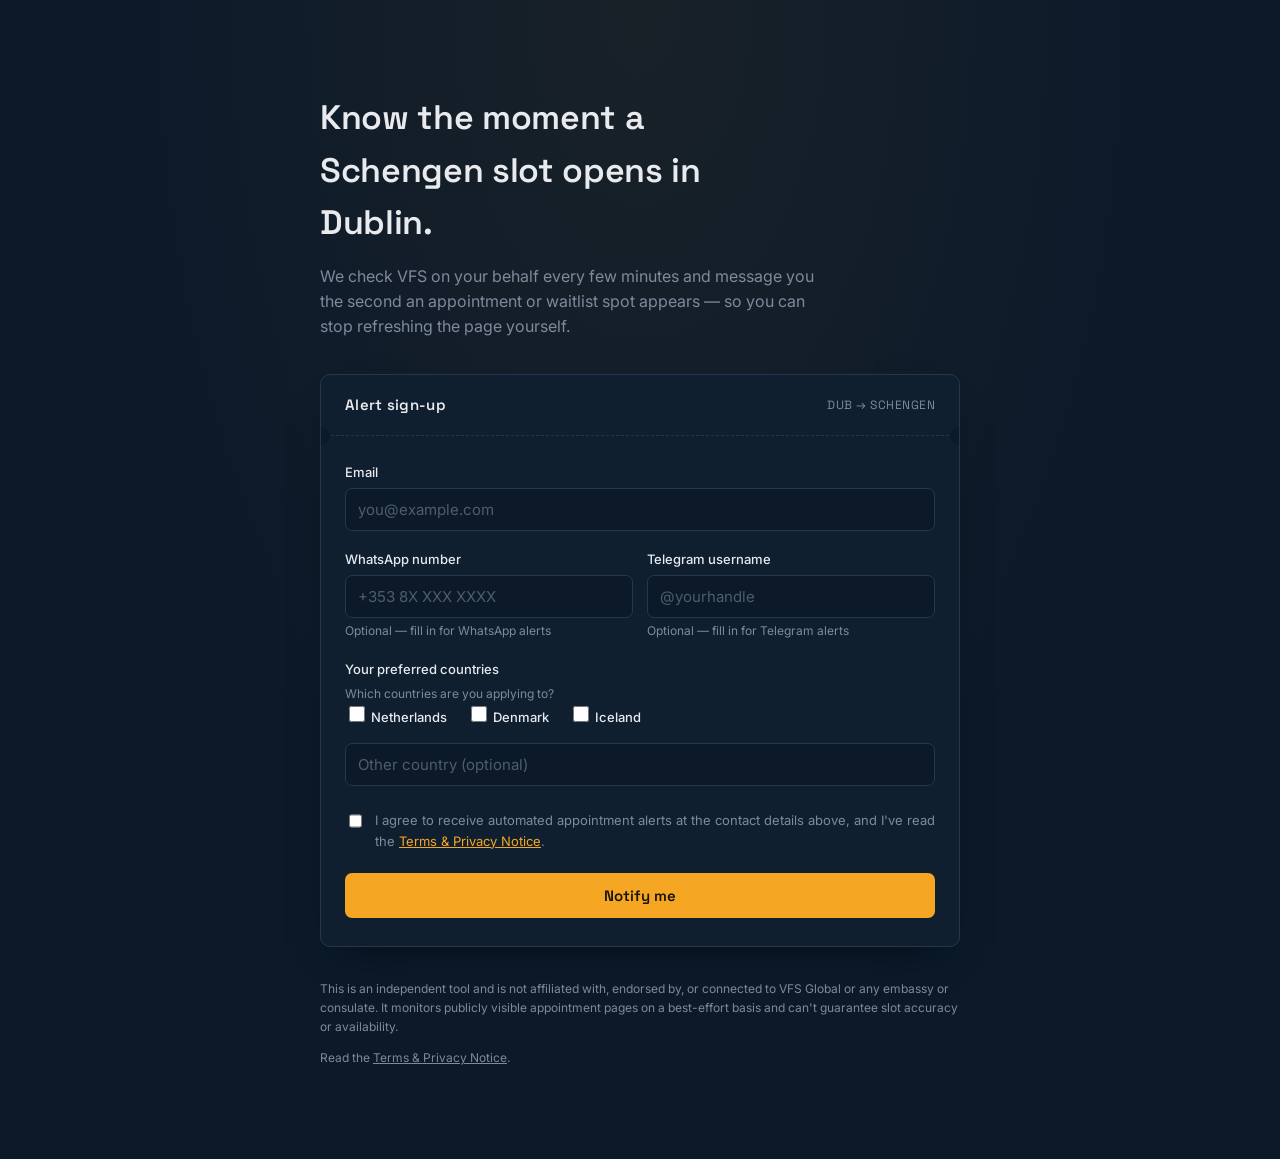
==== pages/index.html @ 721934e8 "Add subscription page Next: * Connect db; * Connect Whatsapp/Telegram;" ====
<!DOCTYPE html>
<html lang="en">

<head>
    <meta charset="UTF-8">
    <meta name="viewport" content="width=device-width, initial-scale=1.0">
    <title>Dublin Schengen Appointment Alerts</title>
    <link rel="preconnect" href="https://fonts.googleapis.com">
    <link rel="preconnect" href="https://fonts.gstatic.com" crossorigin>
    <link
        href="https://fonts.googleapis.com/css2?family=Space+Grotesk:wght@500;600;700&family=Inter:wght@400;500;600&display=swap"
        rel="stylesheet">
    <link rel="stylesheet" href="/pages/assets/css/styles.css">
</head>

<body>
    <div class="page">

        <!-- <section class="board" aria-label="Example status board">
            <div class="board-head">
                <span>ROUTE</span>
                <span>STATUS</span>
            </div>
            <div class="row waiting">
                <span class="dest">Netherlands</span>
                <span class="type">Tourist</span>
                <span class="status">Waiting</span>
            </div>
            <div class="row waiting">
                <span class="dest">Denmark</span>
                <span class="type">Tourist</span>
                <span class="status">Waiting</span>
            </div>
            <div class="row open">
                <span class="dest">Iceland</span>
                <span class="type">Tourist</span>
                <span class="status">Slot open</span>
            </div>
        </section>
        <p class="board-caption">Example only — shows what your alert looks like the moment a slot opens.</p> -->

        <section class="pitch">
            <h1>Know the moment a Schengen slot opens in Dublin.</h1>
            <p>We check VFS on your behalf every few minutes and message you the second an appointment or waitlist spot
                appears — so you can stop refreshing the page yourself.</p>
        </section>

        <section class="ticket" id="signup">
            <div class="ticket-head">
                <span class="title">Alert sign-up</span>
                <span class="route">DUB → SCHENGEN</span>
            </div>
            <div class="perforation"></div>

            <form id="signup-form" novalidate>

                <div class="field">
                    <label for="email">Email</label>
                    <input type="email" id="email" name="email" placeholder="you@example.com" required>
                </div>

                <div class="two-col">
                    <div class="field">
                        <label for="phone">WhatsApp number</label>
                        <input type="tel" id="phone" name="phone" placeholder="+353 8X XXX XXXX">
                        <span class="hint">Optional — fill in for WhatsApp alerts</span>
                    </div>
                    <div class="field">
                        <label for="telegram">Telegram username</label>
                        <input type="text" id="telegram" name="telegram" placeholder="@yourhandle">
                        <span class="hint">Optional — fill in for Telegram alerts</span>
                    </div>
                </div>

                <div class="field">
                    <label>Your preferred countries</label>
                    <span class="hint">Which countries are you applying to?</span>

                    <div class="check-grid">
                        <label class="check-item"><input type="checkbox" name="country" value="Netherlands">
                            Netherlands</label>
                        <label class="check-item"><input type="checkbox" name="country" value="Denmark"> Denmark</label>
                        <label class="check-item"><input type="checkbox" name="country" value="Iceland"> Iceland</label>
                    </div>
                    <input type="text" id="country-other" name="country_other" placeholder="Other country (optional)"
                        style="margin-top:10px;">
                </div>

                <!-- <div class="field">
                    <label for="visa-type">Visa type</label>
                    <select id="visa-type" name="visa_type">
                        <option value="Tourist">Tourist</option>
                        <option value="Business">Business</option>
                        <option value="Student">Student</option>
                        <option value="Other">Other</option>
                    </select>
                </div> -->

                <div class="consent">
                    <input type="checkbox" id="consent" name="consent" required>
                    <label for="consent">I agree to receive automated appointment alerts at the contact details above,
                        and I've read the <a href="/pages/tos.html" target="_blank" rel="noopener">Terms &amp; Privacy
                            Notice</a>.</label>
                </div>

                <button type="submit" id="submit-btn">Notify me</button>
                <p id="status-msg" role="status"></p>
            </form>
        </section>

        <footer>
            <p>This is an independent tool and is not affiliated with, endorsed by, or connected to VFS Global or any
                embassy or consulate. It monitors publicly visible appointment pages on a best-effort basis and can't
                guarantee slot accuracy or availability.</p>
            <p>Read the <a href="/pages/tos.html">Terms &amp; Privacy Notice</a>.</p>
        </footer>

    </div>

    <script>
        // TODO: point this at the serverless function once it's deployed (step 2).
        const API_ENDPOINT = "https://your-function-url.example.com/api/subscribe";

        const form = document.getElementById('signup-form');
        const statusMsg = document.getElementById('status-msg');
        const submitBtn = document.getElementById('submit-btn');

        form.addEventListener('submit', async (e) => {
            e.preventDefault();
            statusMsg.className = '';
            statusMsg.textContent = '';

            const email = document.getElementById('email').value.trim();
            const consent = document.getElementById('consent').checked;
            const countries = Array.from(form.querySelectorAll('input[name="country"]:checked')).map(el => el.value);
            const otherCountry = document.getElementById('country-other').value.trim();
            if (otherCountry) countries.push(otherCountry);

            if (!email || !/^[^\s@]+@[^\s@]+\.[^\s@]+$/.test(email)) {
                statusMsg.textContent = 'Enter a valid email address.';
                statusMsg.className = 'error';
                return;
            }
            if (countries.length === 0) {
                statusMsg.textContent = 'Pick at least one country to track.';
                statusMsg.className = 'error';
                return;
            }
            if (!consent) {
                statusMsg.textContent = 'Please agree to the Terms & Privacy Notice to continue.';
                statusMsg.className = 'error';
                return;
            }

            const payload = {
                email,
                phone: document.getElementById('phone').value.trim(),
                telegram: document.getElementById('telegram').value.trim(),
                countries,
                visa_type: document.getElementById('visa-type').value,
                consented_at: new Date().toISOString()
            };

            submitBtn.disabled = true;
            submitBtn.textContent = 'Sending…';

            try {
                const res = await fetch(API_ENDPOINT, {
                    method: 'POST',
                    headers: { 'Content-Type': 'application/json' },
                    body: JSON.stringify(payload)
                });
                if (!res.ok) throw new Error('Request failed');
                statusMsg.textContent = "You're on the list — we'll email you the moment a slot opens.";
                statusMsg.className = 'success';
                form.reset();
            } catch (err) {
                statusMsg.textContent = "Couldn't reach the sign-up service. Please try again shortly.";
                statusMsg.className = 'error';
            } finally {
                submitBtn.disabled = false;
                submitBtn.textContent = 'Notify me';
            }
        });
    </script>
</body>

</html>
---- pages/assets/css/styles.css ----
:root {
            --bg: #0B1929;
            --board: #101F30;
            --board-edge: #24384D;
            --amber: #F5A623;
            --amber-dim: #C98A2A;
            --ink: #E8EAED;
            --muted: #7C8A9C;
            --open: #4CAF7D;
            --card: #101F30;
            --divider: #24384D;
            --danger: #E2695B;
            --radius: 10px;
        }

        * {
            box-sizing: border-box;
        }

        html {
            -webkit-text-size-adjust: 100%;
        }

        body {
            margin: 0;
            background: var(--bg);
            background-image:
                radial-gradient(ellipse at top, rgba(245, 166, 35, 0.06), transparent 60%);
            color: var(--ink);
            font-family: 'Inter', -apple-system, sans-serif;
            line-height: 1.55;
            padding: 48px 20px 80px;
        }

        .page {
            max-width: 640px;
            margin: 0 auto;
        }

        h1,
        h2 {
            font-family: 'Space Grotesk', 'Inter', sans-serif;
            font-weight: 600;
            letter-spacing: -0.01em;
        }

        /* ---------- Departure board ---------- */

        .board {
            background: var(--board);
            border: 1px solid var(--board-edge);
            border-radius: var(--radius);
            padding: 18px 20px;
            box-shadow: 0 0 0 1px rgba(0, 0, 0, 0.2), 0 20px 40px -24px rgba(0, 0, 0, 0.6);
        }

        .board-head {
            display: flex;
            justify-content: space-between;
            font-family: 'Space Grotesk', sans-serif;
            font-size: 12px;
            color: var(--muted);
            letter-spacing: 0.04em;
            padding: 0 2px 10px;
            border-bottom: 1px solid var(--board-edge);
            margin-bottom: 4px;
        }

        .row {
            display: flex;
            align-items: baseline;
            gap: 12px;
            padding: 11px 2px;
            border-bottom: 1px dashed rgba(124, 138, 156, 0.18);
            font-family: 'Space Grotesk', sans-serif;
            transform-origin: top center;
        }

        .row:last-child {
            border-bottom: none;
        }

        .row .dest {
            font-weight: 600;
            font-size: 15px;
            text-transform: uppercase;
            letter-spacing: 0.03em;
            flex: 1;
        }

        .row .type {
            color: var(--muted);
            font-size: 12px;
            font-family: 'Inter', sans-serif;
            text-transform: uppercase;
            letter-spacing: 0.04em;
        }

        .row .status {
            font-size: 12px;
            font-weight: 600;
            letter-spacing: 0.04em;
            text-transform: uppercase;
            min-width: 96px;
            text-align: right;
        }

        .row.waiting .status {
            color: var(--muted);
        }

        .row.open .status {
            color: var(--open);
        }

        .row.open {
            animation-name: pulseOpen;
        }

        @media (prefers-reduced-motion: no-preference) {
            .row {
                animation-name: flipIn;
                animation-duration: 0.5s;
                animation-timing-function: ease-out;
                animation-fill-mode: both;
            }

            .row:nth-child(2) {
                animation-delay: 0.08s;
            }

            .row:nth-child(3) {
                animation-delay: 0.16s;
            }

            .row:nth-child(4) {
                animation-delay: 0.24s;
            }
        }

        @keyframes flipIn {
            from {
                opacity: 0;
                transform: rotateX(-90deg);
            }

            to {
                opacity: 1;
                transform: rotateX(0deg);
            }
        }

        .board-caption {
            font-size: 13px;
            color: var(--muted);
            margin: 12px 4px 0;
        }

        /* ---------- Pitch ---------- */

        .pitch {
            margin: 44px 0 36px;
        }

        .pitch h1 {
            font-size: clamp(26px, 5vw, 34px);
            margin: 0 0 14px;
            max-width: 20ch;
        }

        .pitch p {
            color: var(--muted);
            font-size: 16px;
            max-width: 52ch;
            margin: 0;
        }

        /* ---------- Ticket / form ---------- */

        .ticket {
            background: var(--card);
            border: 1px solid var(--board-edge);
            border-radius: var(--radius);
            overflow: hidden;
            box-shadow: 0 20px 40px -24px rgba(0, 0, 0, 0.6);
        }

        .ticket-head {
            display: flex;
            justify-content: space-between;
            align-items: center;
            padding: 18px 24px;
            font-family: 'Space Grotesk', sans-serif;
        }

        .ticket-head .title {
            font-weight: 600;
            font-size: 15px;
            letter-spacing: 0.02em;
        }

        .ticket-head .route {
            font-size: 12px;
            color: var(--muted);
            letter-spacing: 0.04em;
        }

        .perforation {
            position: relative;
            height: 1px;
            border-top: 1px dashed var(--board-edge);
            margin: 0 0;
        }

        .perforation::before,
        .perforation::after {
            content: "";
            position: absolute;
            top: -9px;
            width: 18px;
            height: 18px;
            background: var(--bg);
            border-radius: 50%;
        }

        .perforation::before {
            left: -9px;
        }

        .perforation::after {
            right: -9px;
        }

        form {
            padding: 26px 24px 28px;
        }

        .field {
            margin-bottom: 18px;
        }

        .field label {
            display: block;
            font-size: 13px;
            font-weight: 500;
            margin-bottom: 6px;
        }

        .field .hint {
            display: block;
            font-size: 12px;
            color: var(--muted);
            font-weight: 400;
            margin-top: 4px;
        }

        input[type="email"],
        input[type="tel"],
        input[type="text"],
        select {
            width: 100%;
            background: var(--bg);
            border: 1px solid var(--board-edge);
            border-radius: 7px;
            padding: 11px 12px;
            color: var(--ink);
            font-family: 'Inter', sans-serif;
            font-size: 15px;
        }

        input::placeholder {
            color: #4E5D6E;
        }

        input:focus-visible,
        select:focus-visible,
        button:focus-visible,
        a:focus-visible {
            outline: 2px solid var(--amber);
            outline-offset: 2px;
        }

        .two-col {
            display: grid;
            grid-template-columns: 1fr 1fr;
            gap: 14px;
        }

        @media (max-width: 480px) {
            .two-col {
                grid-template-columns: 1fr;
            }
        }

        .check-grid {
            display: flex;
            flex-wrap: wrap;
            gap: 10px 20px;
        }

        .check-item {
            display: flex;
            align-items: center;
            gap: 8px;
            font-size: 14px;
        }

        input[type="checkbox"] {
            accent-color: var(--amber);
            width: 16px;
            height: 16px;
        }

        .consent {
            display: flex;
            gap: 10px;
            align-items: flex-start;
            font-size: 13px;
            color: var(--muted);
            padding-top: 6px;
            margin-bottom: 22px;
        }

        .consent input {
            margin-top: 3px;
        }

        .consent a {
            color: var(--amber);
            text-decoration: underline;
        }

        button[type="submit"] {
            width: 100%;
            background: var(--amber);
            color: #17130A;
            border: none;
            border-radius: 7px;
            padding: 13px 16px;
            font-family: 'Space Grotesk', sans-serif;
            font-weight: 600;
            font-size: 15px;
            cursor: pointer;
            transition: background 0.15s ease;
        }

        button[type="submit"]:hover {
            background: var(--amber-dim);
        }

        button[type="submit"]:disabled {
            opacity: 0.6;
            cursor: not-allowed;
        }

        #status-msg {
            margin-top: 14px;
            font-size: 13px;
            display: none;
        }

        #status-msg.success {
            display: block;
            color: var(--open);
        }

        #status-msg.error {
            display: block;
            color: var(--danger);
        }

        footer {
            max-width: 640px;
            margin: 32px auto 0;
            font-size: 12px;
            color: var(--muted);
            line-height: 1.6;
        }

        footer a {
            color: var(--muted);
        }
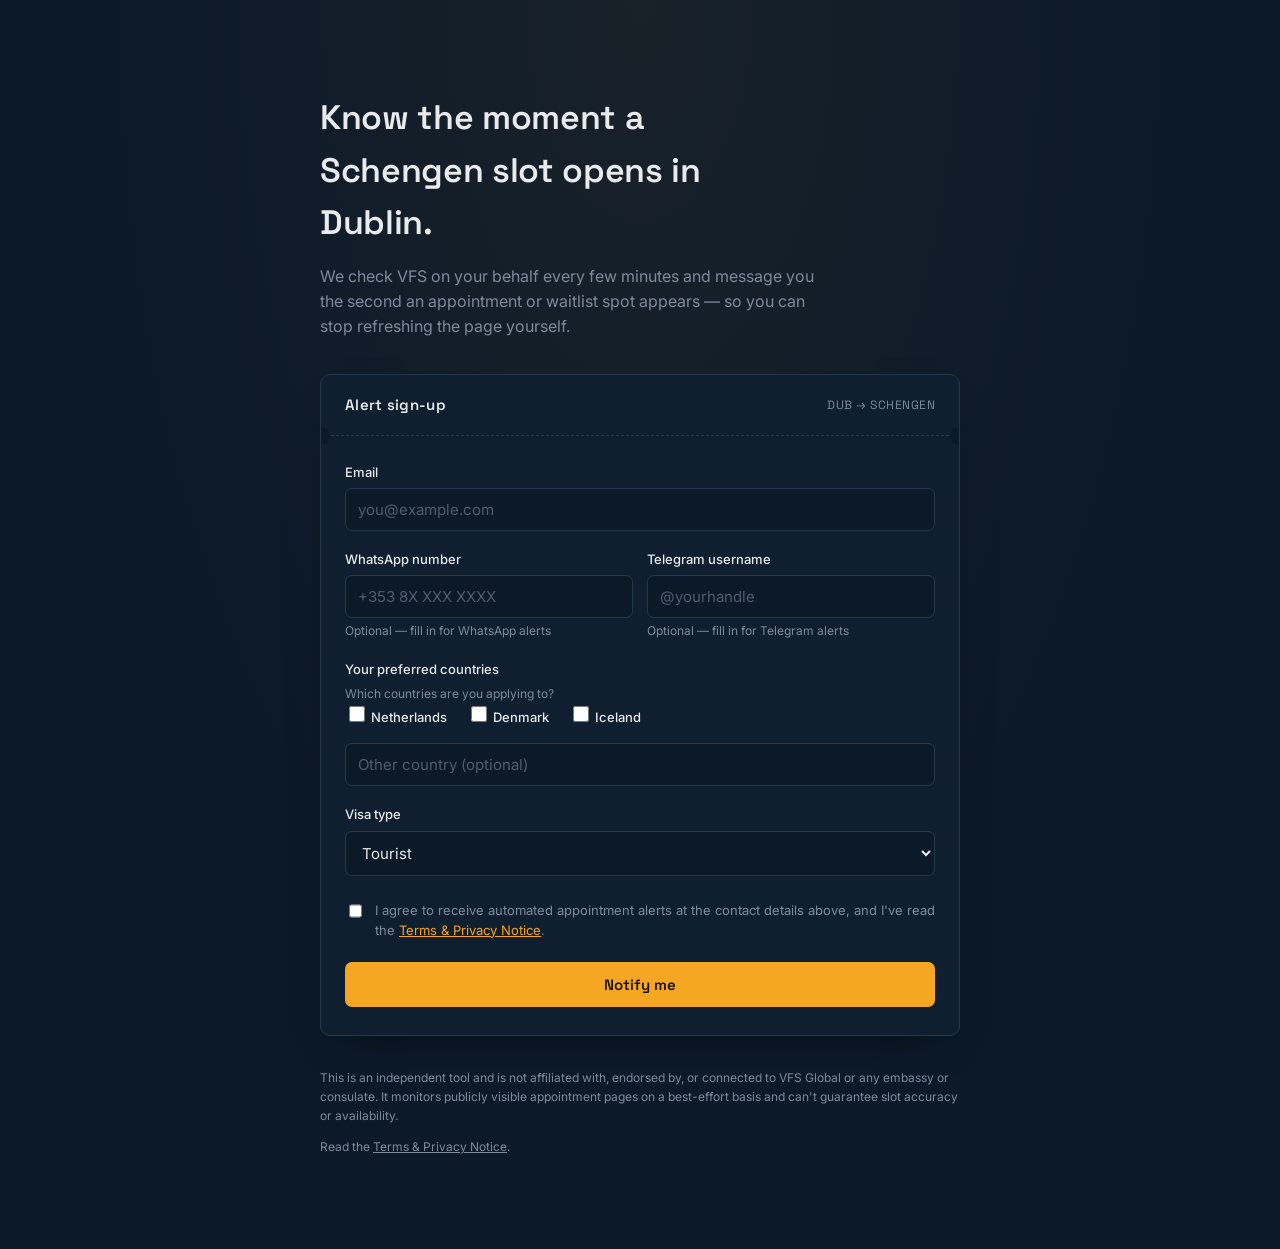
==== commit c3176bd4: "Add subcription page" ====
--- a/pages/index.html
+++ b/pages/index.html
@@ -86,20 +86,20 @@
                         style="margin-top:10px;">
                 </div>
 
-                <!-- <div class="field">
+                <div class="field">
                     <label for="visa-type">Visa type</label>
                     <select id="visa-type" name="visa_type">
-                        <option value="Tourist">Tourist</option>
+                        <option value="Tourist" selected>Tourist</option>
                         <option value="Business">Business</option>
                         <option value="Student">Student</option>
                         <option value="Other">Other</option>
                     </select>
-                </div> -->
+                </div>
 
                 <div class="consent">
                     <input type="checkbox" id="consent" name="consent" required>
                     <label for="consent">I agree to receive automated appointment alerts at the contact details above,
-                        and I've read the <a href="/pages/tos.html" target="_blank" rel="noopener">Terms &amp; Privacy
+                        and I've read the <a href="/api/tos/" target="_blank" rel="noopener">Terms &amp; Privacy
                             Notice</a>.</label>
                 </div>
 
@@ -112,14 +112,15 @@
             <p>This is an independent tool and is not affiliated with, endorsed by, or connected to VFS Global or any
                 embassy or consulate. It monitors publicly visible appointment pages on a best-effort basis and can't
                 guarantee slot accuracy or availability.</p>
-            <p>Read the <a href="/pages/tos.html">Terms &amp; Privacy Notice</a>.</p>
+            <p>Read the <a href="/api/tos/">Terms &amp; Privacy Notice</a>.</p>
         </footer>
 
     </div>
 
     <script>
-        // TODO: point this at the serverless function once it's deployed (step 2).
-        const API_ENDPOINT = "https://your-function-url.example.com/api/subscribe";
+        // TODO: point this at the deployed API once hosting is decided.
+        // Currently a local FastAPI server (see README.md "Subscription API (local)").
+        const API_ENDPOINT = "http://127.0.0.1:8000/api/subscribe";
 
         const form = document.getElementById('signup-form');
         const statusMsg = document.getElementById('status-msg');
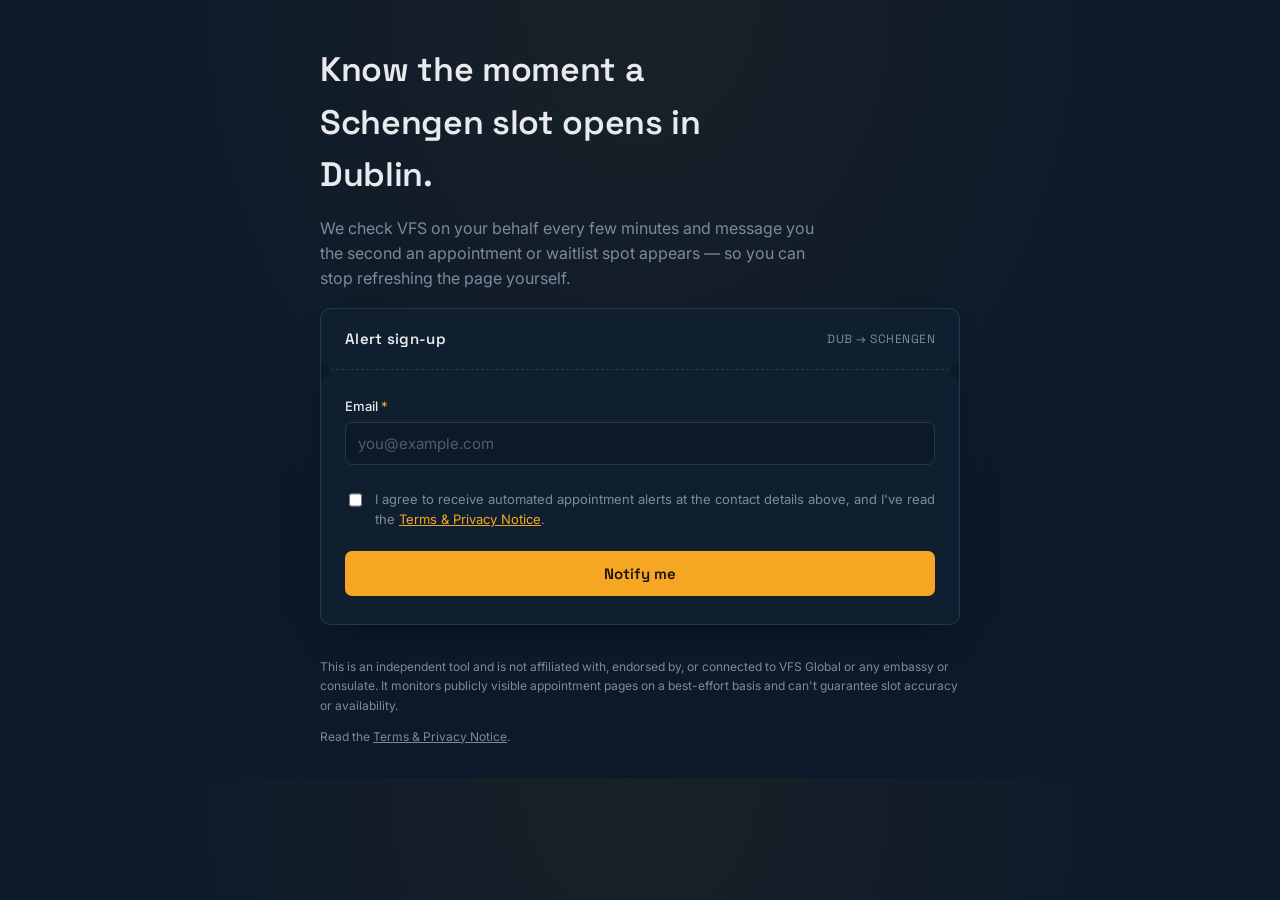
==== commit 68205ec3: "Add Subscription functionality with MongoDB connection" ====
--- a/pages/index.html
+++ b/pages/index.html
@@ -16,29 +16,6 @@
 <body>
     <div class="page">
 
-        <!-- <section class="board" aria-label="Example status board">
-            <div class="board-head">
-                <span>ROUTE</span>
-                <span>STATUS</span>
-            </div>
-            <div class="row waiting">
-                <span class="dest">Netherlands</span>
-                <span class="type">Tourist</span>
-                <span class="status">Waiting</span>
-            </div>
-            <div class="row waiting">
-                <span class="dest">Denmark</span>
-                <span class="type">Tourist</span>
-                <span class="status">Waiting</span>
-            </div>
-            <div class="row open">
-                <span class="dest">Iceland</span>
-                <span class="type">Tourist</span>
-                <span class="status">Slot open</span>
-            </div>
-        </section>
-        <p class="board-caption">Example only — shows what your alert looks like the moment a slot opens.</p> -->
-
         <section class="pitch">
             <h1>Know the moment a Schengen slot opens in Dublin.</h1>
             <p>We check VFS on your behalf every few minutes and message you the second an appointment or waitlist spot
@@ -55,51 +32,52 @@
             <form id="signup-form" novalidate>
 
                 <div class="field">
-                    <label for="email">Email</label>
+                    <label for="email">Email <span class="required">*</span></label>
                     <input type="email" id="email" name="email" placeholder="you@example.com" required>
                 </div>
 
-                <div class="two-col">
+                <!-- <div class="two-col">
                     <div class="field">
-                        <label for="phone">WhatsApp number</label>
+                        <label for="phone">WhatsApp number 
+                            <span class="optional">(Optional)</span>
+                        </label>
                         <input type="tel" id="phone" name="phone" placeholder="+353 8X XXX XXXX">
-                        <span class="hint">Optional — fill in for WhatsApp alerts</span>
                     </div>
                     <div class="field">
-                        <label for="telegram">Telegram username</label>
+                        <label for="telegram">Telegram username <span class="optional">(Optional)</span>
+                        </label>
                         <input type="text" id="telegram" name="telegram" placeholder="@yourhandle">
-                        <span class="hint">Optional — fill in for Telegram alerts</span>
                     </div>
-                </div>
-
-                <div class="field">
+                </div> -->
+                <!-- <div class="field">
+                    <small class="hint">
+                        [Note: We are still working on WhatsApp and Telegram updates. 
+                        You will be notified as they become available.]
+                    </small>
+                </div> -->
+                
+                <!-- <div class="field">
                     <label>Your preferred countries</label>
-                    <span class="hint">Which countries are you applying to?</span>
 
                     <div class="check-grid">
-                        <label class="check-item"><input type="checkbox" name="country" value="Netherlands">
-                            Netherlands</label>
+                        <label class="check-item"><input type="checkbox" name="country" value="Austria"> Austria</label>
+                        <label class="check-item"><input type="checkbox" name="country" value="Croatia"> Croatia</label>
                         <label class="check-item"><input type="checkbox" name="country" value="Denmark"> Denmark</label>
+                        <label class="check-item"><input type="checkbox" name="country" value="Finland"> Finland</label>
+                        <label class="check-item"><input type="checkbox" name="country" value="Hungary"> Hungary</label>
                         <label class="check-item"><input type="checkbox" name="country" value="Iceland"> Iceland</label>
+                        <label class="check-item"><input type="checkbox" name="country" value="Netherlands"> Netherlands</label>
                     </div>
                     <input type="text" id="country-other" name="country_other" placeholder="Other country (optional)"
                         style="margin-top:10px;">
-                </div>
-
-                <div class="field">
-                    <label for="visa-type">Visa type</label>
-                    <select id="visa-type" name="visa_type">
-                        <option value="Tourist" selected>Tourist</option>
-                        <option value="Business">Business</option>
-                        <option value="Student">Student</option>
-                        <option value="Other">Other</option>
-                    </select>
-                </div>
+                    <p class="optional">[Note: You will be notified for all the available countries regardless of your choices]</p>
+                    
+                </div> -->
 
                 <div class="consent">
                     <input type="checkbox" id="consent" name="consent" required>
                     <label for="consent">I agree to receive automated appointment alerts at the contact details above,
-                        and I've read the <a href="/api/tos/" target="_blank" rel="noopener">Terms &amp; Privacy
+                        and I've read the <a href="/terms-of-service/" target="_blank" rel="noopener">Terms &amp; Privacy
                             Notice</a>.</label>
                 </div>
 
@@ -112,15 +90,15 @@
             <p>This is an independent tool and is not affiliated with, endorsed by, or connected to VFS Global or any
                 embassy or consulate. It monitors publicly visible appointment pages on a best-effort basis and can't
                 guarantee slot accuracy or availability.</p>
-            <p>Read the <a href="/api/tos/">Terms &amp; Privacy Notice</a>.</p>
+            <p>Read the <a href="/terms-of-service/">Terms &amp; Privacy Notice</a>.</p>
         </footer>
 
     </div>
 
     <script>
-        // TODO: point this at the deployed API once hosting is decided.
-        // Currently a local FastAPI server (see README.md "Subscription API (local)").
-        const API_ENDPOINT = "http://127.0.0.1:8000/api/subscribe";
+        // Relative path: resolves against whatever origin served this page (localhost,
+        // LAN IP, or a real domain later), instead of hardcoding a host.
+        const API_ENDPOINT = "/api/subscribe";
 
         const form = document.getElementById('signup-form');
         const statusMsg = document.getElementById('status-msg');
@@ -133,20 +111,20 @@
 
             const email = document.getElementById('email').value.trim();
             const consent = document.getElementById('consent').checked;
-            const countries = Array.from(form.querySelectorAll('input[name="country"]:checked')).map(el => el.value);
-            const otherCountry = document.getElementById('country-other').value.trim();
-            if (otherCountry) countries.push(otherCountry);
+            // const countries = Array.from(form.querySelectorAll('input[name="country"]:checked')).map(el => el.value);
+            // const otherCountry = document.getElementById('country-other').value.trim();
+            // if (otherCountry) countries.push(otherCountry);
 
             if (!email || !/^[^\s@]+@[^\s@]+\.[^\s@]+$/.test(email)) {
                 statusMsg.textContent = 'Enter a valid email address.';
                 statusMsg.className = 'error';
                 return;
             }
-            if (countries.length === 0) {
-                statusMsg.textContent = 'Pick at least one country to track.';
-                statusMsg.className = 'error';
-                return;
-            }
+            // if (countries.length === 0) {
+            //     statusMsg.textContent = 'Pick at least one country to track.';
+            //     statusMsg.className = 'error';
+            //     return;
+            // }
             if (!consent) {
                 statusMsg.textContent = 'Please agree to the Terms & Privacy Notice to continue.';
                 statusMsg.className = 'error';
@@ -155,10 +133,9 @@
 
             const payload = {
                 email,
-                phone: document.getElementById('phone').value.trim(),
-                telegram: document.getElementById('telegram').value.trim(),
-                countries,
-                visa_type: document.getElementById('visa-type').value,
+                // phone: document.getElementById('phone').value.trim(),
+                // telegram: document.getElementById('telegram').value.trim(),
+                // countries,
                 consented_at: new Date().toISOString()
             };
 
@@ -172,11 +149,11 @@
                     body: JSON.stringify(payload)
                 });
                 if (!res.ok) throw new Error('Request failed');
-                statusMsg.textContent = "You're on the list — we'll email you the moment a slot opens.";
+                statusMsg.textContent = "🎉 You're on the list — we'll email you the moment a slot opens.";
                 statusMsg.className = 'success';
                 form.reset();
             } catch (err) {
-                statusMsg.textContent = "Couldn't reach the sign-up service. Please try again shortly.";
+                statusMsg.textContent = "Couldn't reach the sign-up service. You are possibly already subscribed.";
                 statusMsg.className = 'error';
             } finally {
                 submitBtn.disabled = false;
--- a/pages/assets/css/styles.css
+++ b/pages/assets/css/styles.css
@@ -29,7 +29,7 @@
             color: var(--ink);
             font-family: 'Inter', -apple-system, sans-serif;
             line-height: 1.55;
-            padding: 48px 20px 80px;
+            padding: 20px;
         }
 
         .page {
@@ -159,7 +159,7 @@
         /* ---------- Pitch ---------- */
 
         .pitch {
-            margin: 44px 0 36px;
+            margin: 24px 0 18px;
         }
 
         .pitch h1 {
@@ -245,13 +245,26 @@
             font-weight: 500;
             margin-bottom: 6px;
         }
-
+        
         .field .hint {
             display: block;
             font-size: 12px;
             color: var(--muted);
             font-weight: 400;
             margin-top: 4px;
+        }
+        
+        .field .required {
+            color: var(--amber);
+        }
+
+        .field .optional {
+            content: "(Optional)";
+            display: inline-block;
+            font-family: 'Space Grotesk', sans-serif;
+            font-size: 10px;
+            color: var(--muted);
+            font-weight: 400;
         }
 
         input[type="email"],
